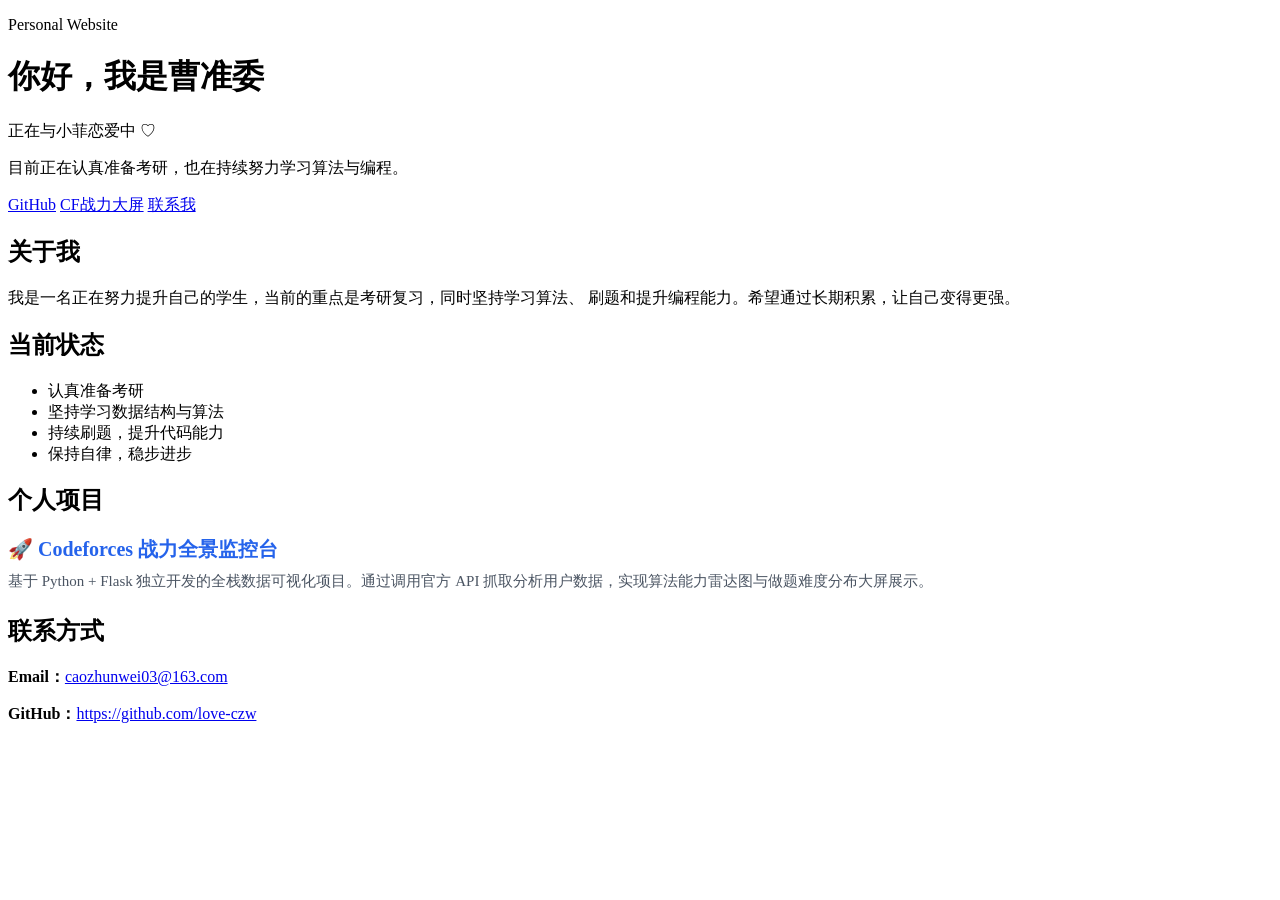
==== index.html @ 8abea715 "feat: 完美加入CF战力分析大屏和项目卡片" ====
<!DOCTYPE html>
<html lang="zh-CN">
<head>
  <meta charset="UTF-8" />
  <meta name="viewport" content="width=device-width, initial-scale=1.0" />
  <title>曹准委 | 个人网站</title>
  <link rel="stylesheet" href="style.css" />
</head>
<body>
  <div class="bg-decoration bg-1"></div>
  <div class="bg-decoration bg-2"></div>
  <div class="bg-decoration bg-3"></div>

  <header class="hero">
    <div class="hero-overlay"></div>
    <div class="hero-content">
      <p class="hero-tag">Personal Website</p>
        <h1>你好，我是曹准委</h1>

        <div class="love-badge">
          <span class="love-dot"></span>
            正在与小菲恋爱中 ♡
        </div>

      <p class="hero-desc">
        目前正在认真准备考研，也在持续努力学习算法与编程。
      </p>

      <div class="hero-actions">
        <a class="btn btn-primary" href="https://github.com/love-czw" target="_blank">GitHub</a>
        <a class="btn btn-secondary" href="https://cf-analyzer-enm5.onrender.com" target="_blank">CF战力大屏</a>
        <a class="btn btn-secondary" href="mailto:caozhunwei03@163.com">联系我</a>
      </div>
    </div>
  </header>

  <main class="container">
    <section class="card">
      <h2>关于我</h2>
      <p>
        我是一名正在努力提升自己的学生，当前的重点是考研复习，同时坚持学习算法、
        刷题和提升编程能力。希望通过长期积累，让自己变得更强。
      </p>
    </section>

    <section class="card">
      <h2>当前状态</h2>
      <ul>
        <li>认真准备考研</li>
        <li>坚持学习数据结构与算法</li>
        <li>持续刷题，提升代码能力</li>
        <li>保持自律，稳步进步</li>
      </ul>
    </section>

    <section class="card">
      <h2>个人项目</h2>
      <ul class="project-list">
        <li>
          <a href="https://cf-analyzer-enm5.onrender.com" target="_blank" class="project-title">🚀 Codeforces 战力全景监控台</a>
          <span class="project-desc">基于 Python + Flask 独立开发的全栈数据可视化项目。通过调用官方 API 抓取分析用户数据，实现算法能力雷达图与做题难度分布大屏展示。</span>
        </li>
      </ul>
    </section>

    <section class="card">
      <h2>联系方式</h2>
      <p><strong>Email：</strong><a href="mailto:caozhunwei03@163.com">caozhunwei03@163.com</a></p>
      <p><strong>GitHub：</strong><a href="https://github.com/love-czw" target="_blank">https://github.com/love-czw</a></p>
    </section>
  </main>
</body>
</html>
---- style.css ----
/* =========================================
   新增：个人项目卡片专用样式
   ========================================= */
.project-list {
  list-style: none;
  padding-left: 0 !important;
}

.project-list li {
  margin-bottom: 18px;
  padding-bottom: 18px;
  border-bottom: 1px dashed rgba(15, 23, 42, 0.15);
}

.project-list li:last-child {
  border-bottom: none;
  margin-bottom: 0;
  padding-bottom: 0;
}

.project-title {
  font-size: 20px;
  font-weight: 700;
  color: #2563eb;
  text-decoration: none;
  display: inline-block;
  margin-bottom: 6px;
  transition: all 0.2s ease;
}

.project-title:hover {
  color: #1d4ed8;
  text-decoration: underline;
}

.project-desc {
  display: block;
  font-size: 15px !important;
  color: #4b5563 !important;
  line-height: 1.7;
}
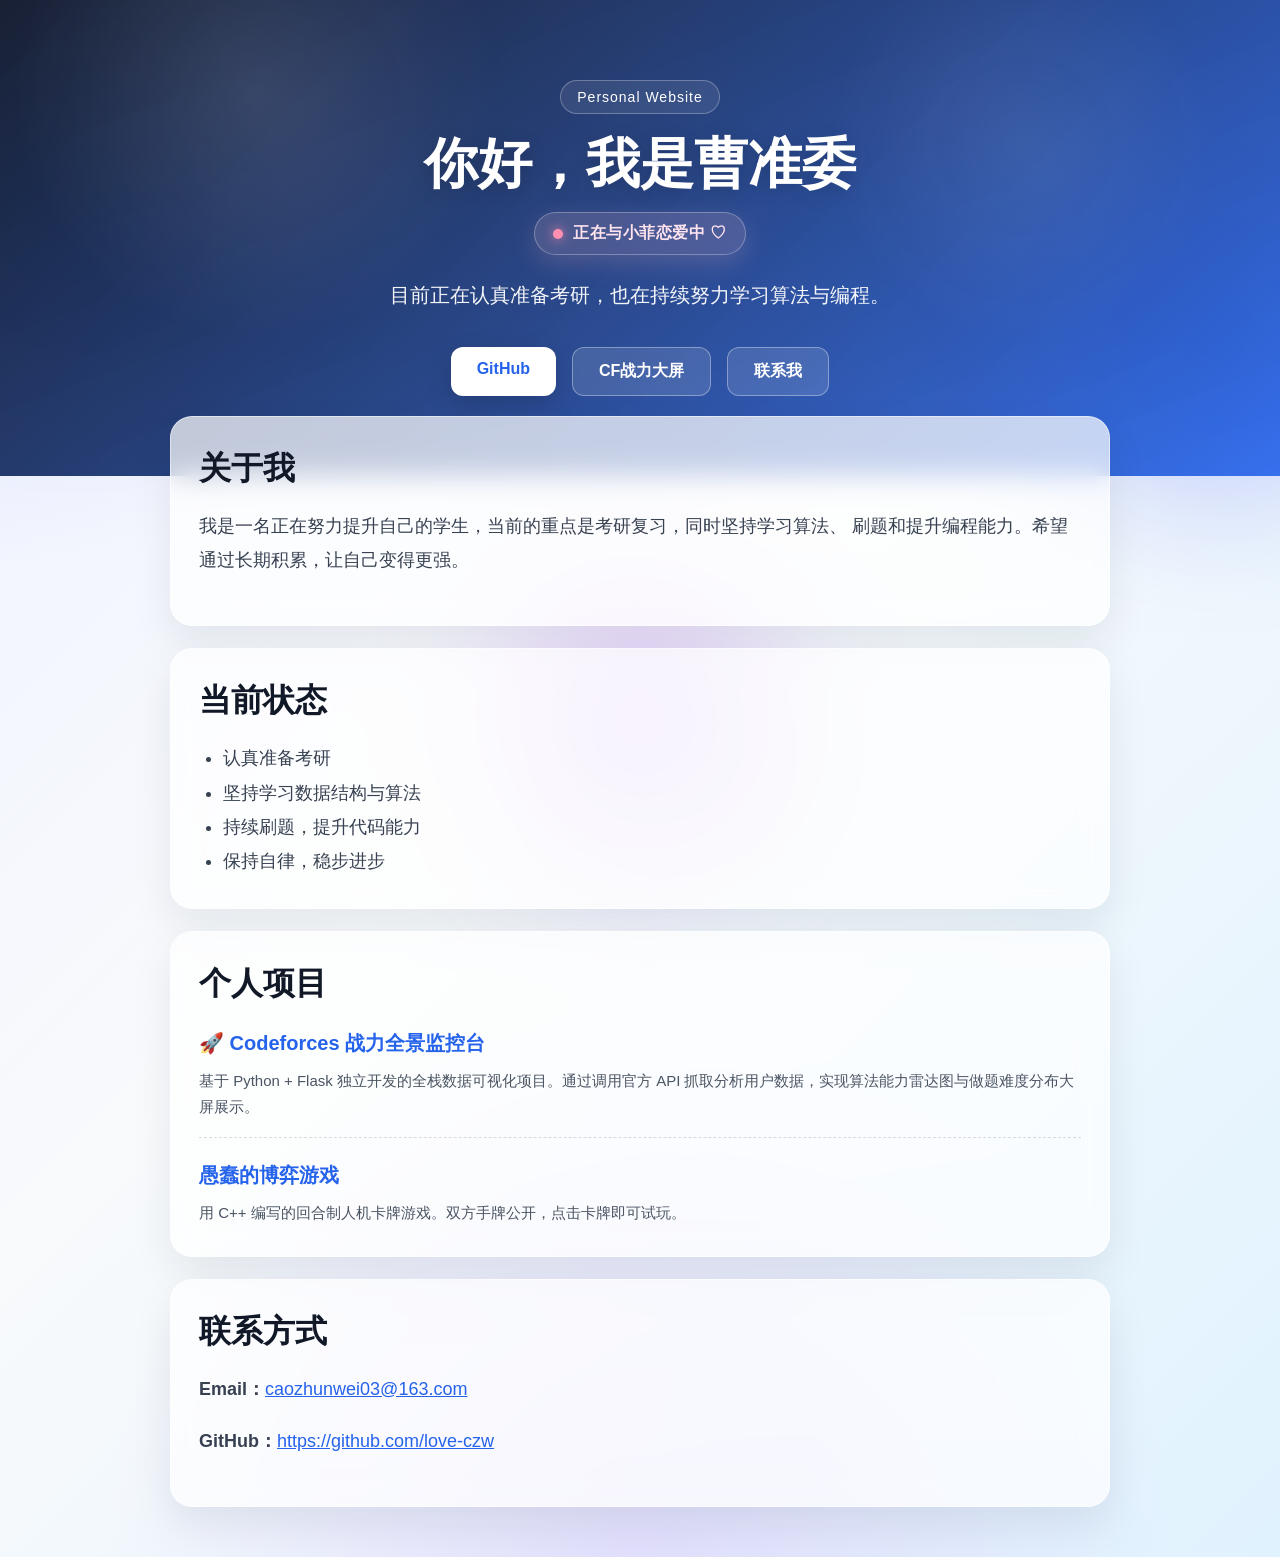
==== commit 584dfce1: "feat: publish Stupid Mind Games" ====
--- a/index.html
+++ b/index.html
@@ -28,7 +28,7 @@
 
       <div class="hero-actions">
         <a class="btn btn-primary" href="https://github.com/love-czw" target="_blank">GitHub</a>
-        <a class="btn btn-secondary" href="https://cf-analyzer-enm5.onrender.com" target="_blank">CF战力大屏</a>
+        <a class="btn btn-secondary" href="https://cf.caozhunwei.com" target="_blank">CF战力大屏</a>
         <a class="btn btn-secondary" href="mailto:caozhunwei03@163.com">联系我</a>
       </div>
     </div>
@@ -57,8 +57,12 @@
       <h2>个人项目</h2>
       <ul class="project-list">
         <li>
-          <a href="https://cf-analyzer-enm5.onrender.com" target="_blank" class="project-title">🚀 Codeforces 战力全景监控台</a>
+          <a href="https://cf.caozhunwei.com" target="_blank" class="project-title">🚀 Codeforces 战力全景监控台</a>
           <span class="project-desc">基于 Python + Flask 独立开发的全栈数据可视化项目。通过调用官方 API 抓取分析用户数据，实现算法能力雷达图与做题难度分布大屏展示。</span>
+        </li>
+        <li>
+          <a href="./game/" class="project-title">愚蠢的博弈游戏</a>
+          <span class="project-desc">用 C++ 编写的回合制人机卡牌游戏。双方手牌公开，点击卡牌即可试玩。</span>
         </li>
       </ul>
     </section>
@@ -70,4 +74,4 @@
     </section>
   </main>
 </body>
-</html>+</html>
--- a/style.css
+++ b/style.css
@@ -1,5 +1,184 @@
 /* =========================================
-   新增：个人项目卡片专用样式
+   1. 基础全局样式 (你最初设计的)
+   ========================================= */
+* {
+  box-sizing: border-box;
+}
+
+html, body {
+  margin: 0;
+  padding: 0;
+}
+
+body {
+  font-family: -apple-system, BlinkMacSystemFont, "PingFang SC", "Microsoft YaHei", sans-serif;
+  color: #1f2937;
+  background:
+    radial-gradient(circle at top left, rgba(99, 102, 241, 0.18), transparent 28%),
+    radial-gradient(circle at top right, rgba(59, 130, 246, 0.18), transparent 30%),
+    radial-gradient(circle at bottom center, rgba(168, 85, 247, 0.14), transparent 32%),
+    linear-gradient(135deg, #eef2ff 0%, #f8fafc 45%, #e0f2fe 100%);
+  min-height: 100vh;
+  position: relative;
+  overflow-x: hidden;
+}
+
+/* 背景装饰圆圈 */
+.bg-decoration {
+  position: fixed;
+  border-radius: 50%;
+  filter: blur(80px);
+  opacity: 0.45;
+  z-index: 0;
+  pointer-events: none;
+}
+
+.bg-1 { width: 260px; height: 260px; background: #60a5fa; top: 80px; left: -60px; }
+.bg-2 { width: 300px; height: 300px; background: #818cf8; right: -80px; top: 180px; }
+.bg-3 { width: 240px; height: 240px; background: #c084fc; left: 50%; bottom: 60px; transform: translateX(-50%); }
+
+/* =========================================
+   2. Hero 顶部区域样式
+   ========================================= */
+.hero {
+  position: relative;
+  z-index: 1;
+  min-height: 420px;
+  display: flex;
+  align-items: center;
+  justify-content: center;
+  padding: 80px 20px;
+  background:
+    linear-gradient(135deg, rgba(15, 23, 42, 0.92), rgba(37, 99, 235, 0.88)),
+    url('https://images.unsplash.com/photo-1516321318423-f06f85e504b3?auto=format&fit=crop&w=1600&q=80') center/cover;
+  color: #fff;
+  overflow: hidden;
+}
+
+.hero-overlay {
+  position: absolute;
+  inset: 0;
+  background:
+    linear-gradient(to bottom right, rgba(15, 23, 42, 0.35), rgba(37, 99, 235, 0.2)),
+    radial-gradient(circle at 20% 20%, rgba(255,255,255,0.16), transparent 22%),
+    radial-gradient(circle at 80% 30%, rgba(255,255,255,0.10), transparent 18%);
+}
+
+.hero-content {
+  position: relative;
+  z-index: 2;
+  max-width: 860px;
+  text-align: center;
+}
+
+.hero-tag {
+  display: inline-block;
+  margin: 0 0 18px;
+  padding: 8px 16px;
+  border: 1px solid rgba(255, 255, 255, 0.28);
+  border-radius: 999px;
+  background: rgba(255, 255, 255, 0.08);
+  font-size: 14px;
+  letter-spacing: 1px;
+}
+
+.hero h1 {
+  margin: 0;
+  font-size: 54px;
+  line-height: 1.15;
+  font-weight: 800;
+  text-shadow: 0 4px 18px rgba(0, 0, 0, 0.18);
+}
+
+.hero-desc {
+  margin: 22px auto 0;
+  max-width: 660px;
+  font-size: 20px;
+  line-height: 1.8;
+  color: rgba(255, 255, 255, 0.95);
+}
+
+/* 恋爱徽章 */
+.love-badge {
+  margin: 18px auto 0;
+  display: inline-flex;
+  align-items: center;
+  gap: 10px;
+  padding: 10px 18px;
+  border-radius: 999px;
+  background: rgba(255, 192, 203, 0.16);
+  border: 1px solid rgba(255, 255, 255, 0.28);
+  color: #ffe4ef;
+  font-size: 16px;
+  font-weight: 700;
+  letter-spacing: 0.5px;
+  box-shadow: 0 8px 24px rgba(255, 182, 193, 0.18);
+  backdrop-filter: blur(10px);
+  -webkit-backdrop-filter: blur(10px);
+}
+
+.love-dot {
+  width: 10px;
+  height: 10px;
+  border-radius: 50%;
+  background: #ff8fb1;
+  box-shadow: 0 0 12px rgba(255, 143, 177, 0.9);
+}
+
+/* 按钮样式 */
+.hero-actions {
+  margin-top: 34px;
+  display: flex;
+  gap: 16px;
+  justify-content: center;
+  flex-wrap: wrap;
+}
+
+.btn {
+  display: inline-block;
+  padding: 13px 26px;
+  border-radius: 12px;
+  text-decoration: none;
+  font-weight: 700;
+  transition: all 0.25s ease;
+}
+
+.btn-primary { background: #ffffff; color: #2563eb; box-shadow: 0 8px 24px rgba(0, 0, 0, 0.18); }
+.btn-primary:hover { transform: translateY(-2px); box-shadow: 0 12px 28px rgba(0, 0, 0, 0.22); }
+.btn-secondary { background: rgba(255, 255, 255, 0.12); color: #ffffff; border: 1px solid rgba(255, 255, 255, 0.35); }
+.btn-secondary:hover { transform: translateY(-2px); background: rgba(255, 255, 255, 0.2); }
+
+/* =========================================
+   3. 内容卡片区域样式 (毛玻璃效果)
+   ========================================= */
+.container {
+  position: relative;
+  z-index: 1;
+  max-width: 980px;
+  margin: -60px auto 50px;
+  padding: 0 20px;
+}
+
+.card {
+  background: rgba(255, 255, 255, 0.72);
+  backdrop-filter: blur(14px);
+  -webkit-backdrop-filter: blur(14px);
+  border: 1px solid rgba(255, 255, 255, 0.5);
+  padding: 30px 28px;
+  margin-bottom: 22px;
+  border-radius: 22px;
+  box-shadow: 0 18px 40px rgba(15, 23, 42, 0.08);
+}
+
+.card h2 { margin-top: 0; margin-bottom: 18px; font-size: 32px; color: #111827; }
+.card p, .card li { font-size: 18px; line-height: 1.9; color: #374151; }
+.card ul { margin: 0; padding-left: 24px; }
+
+a { color: #2563eb; }
+a:hover { color: #1d4ed8; }
+
+/* =========================================
+   4. 新增：个人项目列表专用样式
    ========================================= */
 .project-list {
   list-style: none;
@@ -38,4 +217,17 @@
   font-size: 15px !important;
   color: #4b5563 !important;
   line-height: 1.7;
+}
+
+/* =========================================
+   5. 响应式适配 (手机端)
+   ========================================= */
+@media (max-width: 768px) {
+  .hero { min-height: 360px; padding: 60px 18px; }
+  .hero h1 { font-size: 38px; }
+  .hero-desc { font-size: 17px; }
+  .container { margin-top: -40px; }
+  .card h2 { font-size: 26px; }
+  .card p, .card li { font-size: 16px; }
+  .love-badge { font-size: 14px; padding: 9px 14px; }
 }
